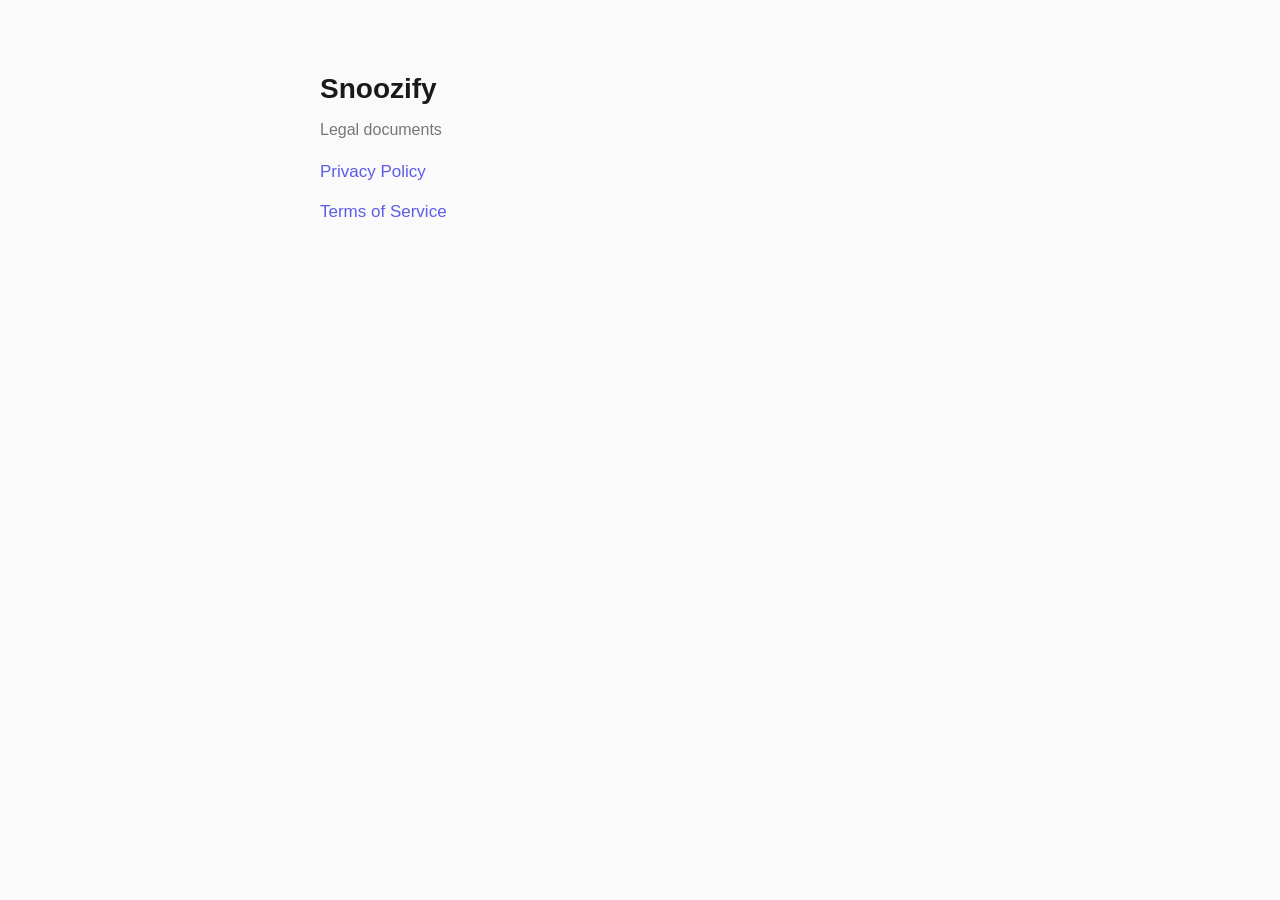
==== index.html @ 9d8a9aa9 "Add files via upload" ====
<!DOCTYPE html>
<html lang="en">
<head>
<meta charset="utf-8">
<meta name="viewport" content="width=device-width, initial-scale=1">
<title>Snoozify - Legal</title>
<style>
  :root { color-scheme: light dark; }
  body {
    font-family: -apple-system, BlinkMacSystemFont, 'Segoe UI', sans-serif;
    max-width: 640px;
    margin: 0 auto;
    padding: 48px 24px;
    line-height: 1.55;
    color: #1a1a1a;
    background: #fafafa;
  }
  @media (prefers-color-scheme: dark) {
    body { color: #f0f0f0; background: #0d0d12; }
    a { color: #8b86ff; }
  }
  h1 { font-size: 28px; margin-bottom: 8px; }
  p.tag { color: #777; margin-top: 0; }
  ul { padding-left: 0; list-style: none; }
  li { margin: 14px 0; }
  a {
    color: #5e5ce6;
    text-decoration: none;
    font-weight: 500;
    font-size: 17px;
  }
  a:hover { text-decoration: underline; }
</style>
</head>
<body>
  <h1>Snoozify</h1>
  <p class="tag">Legal documents</p>
  <ul>
    <li><a href="privacy.html">Privacy Policy</a></li>
    <li><a href="terms.html">Terms of Service</a></li>
  </ul>
</body>
</html>
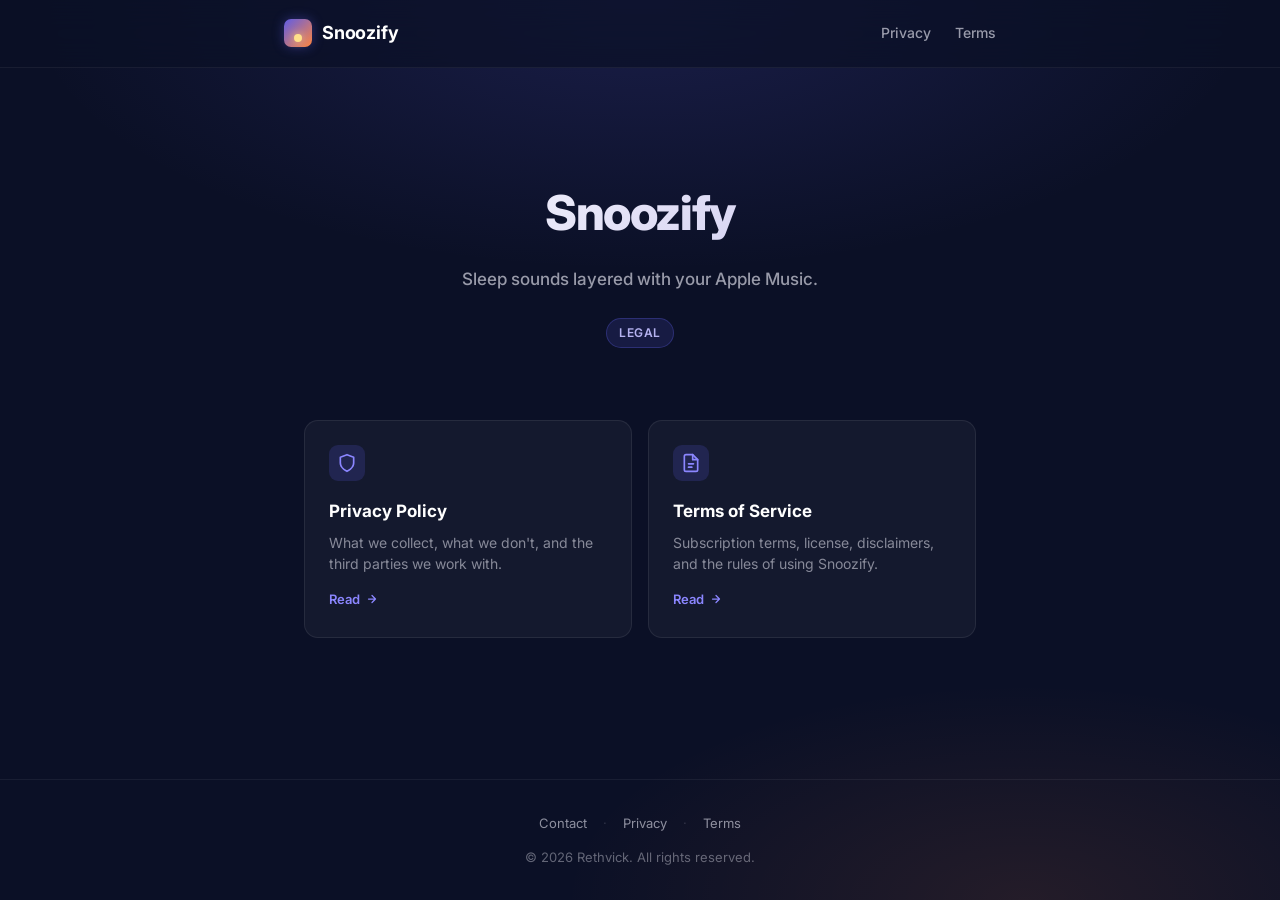
==== commit 8a98caa5: "Add files via upload" ====
--- a/index.html
+++ b/index.html
@@ -4,40 +4,70 @@
 <meta charset="utf-8">
 <meta name="viewport" content="width=device-width, initial-scale=1">
 <title>Snoozify - Legal</title>
-<style>
-  :root { color-scheme: light dark; }
-  body {
-    font-family: -apple-system, BlinkMacSystemFont, 'Segoe UI', sans-serif;
-    max-width: 640px;
-    margin: 0 auto;
-    padding: 48px 24px;
-    line-height: 1.55;
-    color: #1a1a1a;
-    background: #fafafa;
-  }
-  @media (prefers-color-scheme: dark) {
-    body { color: #f0f0f0; background: #0d0d12; }
-    a { color: #8b86ff; }
-  }
-  h1 { font-size: 28px; margin-bottom: 8px; }
-  p.tag { color: #777; margin-top: 0; }
-  ul { padding-left: 0; list-style: none; }
-  li { margin: 14px 0; }
-  a {
-    color: #5e5ce6;
-    text-decoration: none;
-    font-weight: 500;
-    font-size: 17px;
-  }
-  a:hover { text-decoration: underline; }
-</style>
+<meta name="description" content="Legal documents for Snoozify, the sleep sounds and Apple Music mixer.">
+<link rel="stylesheet" href="style.css">
 </head>
 <body>
-  <h1>Snoozify</h1>
-  <p class="tag">Legal documents</p>
-  <ul>
-    <li><a href="privacy.html">Privacy Policy</a></li>
-    <li><a href="terms.html">Terms of Service</a></li>
-  </ul>
+<header class="site-header">
+  <div class="wrap">
+    <a href="index.html" class="brand">
+      <span class="brand-mark"></span>
+      Snoozify
+    </a>
+    <nav class="site-nav">
+      <a href="privacy.html">Privacy</a>
+      <a href="terms.html">Terms</a>
+    </nav>
+  </div>
+</header>
+
+<main>
+  <section class="hero">
+    <h1>Snoozify</h1>
+    <p class="subtitle">Sleep sounds layered with your Apple Music.</p>
+    <span class="tag">Legal</span>
+  </section>
+
+  <section class="cards">
+    <a class="card" href="privacy.html">
+      <div class="card-icon">
+        <svg width="20" height="20" viewBox="0 0 24 24" fill="none" stroke="currentColor" stroke-width="2" stroke-linecap="round" stroke-linejoin="round">
+          <path d="M12 22s8-4 8-10V5l-8-3-8 3v7c0 6 8 10 8 10z"/>
+        </svg>
+      </div>
+      <h3>Privacy Policy</h3>
+      <p>What we collect, what we don't, and the third parties we work with.</p>
+      <span class="card-arrow">Read
+        <svg width="12" height="12" viewBox="0 0 24 24" fill="none" stroke="currentColor" stroke-width="2.5" stroke-linecap="round" stroke-linejoin="round"><path d="M5 12h14M12 5l7 7-7 7"/></svg>
+      </span>
+    </a>
+    <a class="card" href="terms.html">
+      <div class="card-icon">
+        <svg width="20" height="20" viewBox="0 0 24 24" fill="none" stroke="currentColor" stroke-width="2" stroke-linecap="round" stroke-linejoin="round">
+          <path d="M14 2H6a2 2 0 0 0-2 2v16a2 2 0 0 0 2 2h12a2 2 0 0 0 2-2V8z"/>
+          <polyline points="14 2 14 8 20 8"/>
+          <line x1="9" y1="13" x2="15" y2="13"/>
+          <line x1="9" y1="17" x2="13" y2="17"/>
+        </svg>
+      </div>
+      <h3>Terms of Service</h3>
+      <p>Subscription terms, license, disclaimers, and the rules of using Snoozify.</p>
+      <span class="card-arrow">Read
+        <svg width="12" height="12" viewBox="0 0 24 24" fill="none" stroke="currentColor" stroke-width="2.5" stroke-linecap="round" stroke-linejoin="round"><path d="M5 12h14M12 5l7 7-7 7"/></svg>
+      </span>
+    </a>
+  </section>
+</main>
+
+<footer class="site-footer">
+  <div>
+    <a href="mailto:rethvickofficial@gmail.com">Contact</a>
+    <span class="dot">&middot;</span>
+    <a href="privacy.html">Privacy</a>
+    <span class="dot">&middot;</span>
+    <a href="terms.html">Terms</a>
+  </div>
+  <div style="margin-top: 12px;">&copy; 2026 Rethvick. All rights reserved.</div>
+</footer>
 </body>
 </html>
--- a/style.css
+++ b/style.css
@@ -0,0 +1,292 @@
+/* Snoozify legal pages — shared stylesheet.
+   Matches the app's night-sky + warm-glow palette so the web pages feel
+   like an extension of the product, not a generic legal dump. */
+
+@import url('https://fonts.googleapis.com/css2?family=Inter:wght@400;500;600;700;800&display=swap');
+
+* { box-sizing: border-box; margin: 0; padding: 0; }
+html { -webkit-text-size-adjust: 100%; }
+
+body {
+  font-family: 'Inter', -apple-system, BlinkMacSystemFont, sans-serif;
+  background: #0B1026;
+  background-image:
+    radial-gradient(ellipse 80% 50% at 50% 0%, rgba(94, 92, 230, 0.18), transparent 60%),
+    radial-gradient(ellipse 60% 40% at 80% 100%, rgba(255, 133, 64, 0.10), transparent 60%);
+  background-attachment: fixed;
+  color: #E5E5F0;
+  line-height: 1.7;
+  min-height: 100vh;
+  display: flex;
+  flex-direction: column;
+}
+
+/* ===== Header ===== */
+.site-header {
+  border-bottom: 1px solid rgba(255, 255, 255, 0.06);
+  background: rgba(11, 16, 38, 0.7);
+  backdrop-filter: blur(20px);
+  -webkit-backdrop-filter: blur(20px);
+  position: sticky;
+  top: 0;
+  z-index: 10;
+}
+.site-header .wrap {
+  max-width: 760px;
+  margin: 0 auto;
+  padding: 18px 24px;
+  display: flex;
+  align-items: center;
+  justify-content: space-between;
+  gap: 24px;
+}
+.brand {
+  display: flex;
+  align-items: center;
+  gap: 10px;
+  text-decoration: none;
+  color: #FFFFFF;
+  font-weight: 700;
+  font-size: 18px;
+  letter-spacing: -0.01em;
+}
+.brand-mark {
+  width: 28px;
+  height: 28px;
+  border-radius: 7px;
+  background: linear-gradient(135deg, #5E5CE6 0%, #FF8540 100%);
+  position: relative;
+  flex-shrink: 0;
+  box-shadow: 0 0 12px rgba(94, 92, 230, 0.4);
+}
+.brand-mark::after {
+  content: "";
+  position: absolute;
+  width: 8px;
+  height: 8px;
+  background: #FFE08A;
+  border-radius: 50%;
+  bottom: 5px;
+  left: 50%;
+  transform: translateX(-50%);
+  box-shadow: 0 0 8px rgba(255, 224, 138, 0.8);
+}
+.site-nav {
+  display: flex;
+  gap: 24px;
+  font-size: 14px;
+}
+.site-nav a {
+  color: rgba(229, 229, 240, 0.65);
+  text-decoration: none;
+  font-weight: 500;
+  transition: color 0.15s ease;
+}
+.site-nav a:hover,
+.site-nav a.active {
+  color: #FFFFFF;
+}
+
+/* ===== Main content area ===== */
+main {
+  flex: 1;
+  max-width: 720px;
+  margin: 0 auto;
+  padding: 56px 24px 80px;
+  width: 100%;
+}
+
+/* ===== Landing page hero ===== */
+.hero {
+  text-align: center;
+  padding: 48px 0 32px;
+}
+.hero h1 {
+  font-size: 48px;
+  font-weight: 800;
+  letter-spacing: -0.03em;
+  background: linear-gradient(135deg, #FFFFFF 0%, #C6C2EE 100%);
+  -webkit-background-clip: text;
+  background-clip: text;
+  -webkit-text-fill-color: transparent;
+  margin-bottom: 12px;
+}
+.hero .subtitle {
+  font-size: 17px;
+  color: rgba(229, 229, 240, 0.65);
+  font-weight: 500;
+  margin-bottom: 8px;
+}
+.hero .tag {
+  display: inline-block;
+  padding: 4px 12px;
+  background: rgba(94, 92, 230, 0.15);
+  border: 1px solid rgba(94, 92, 230, 0.3);
+  border-radius: 999px;
+  font-size: 12px;
+  font-weight: 600;
+  color: #B5B2F0;
+  letter-spacing: 0.04em;
+  text-transform: uppercase;
+  margin-top: 16px;
+}
+
+/* ===== Doc cards on landing ===== */
+.cards {
+  display: grid;
+  grid-template-columns: 1fr 1fr;
+  gap: 16px;
+  margin-top: 40px;
+}
+@media (max-width: 540px) {
+  .cards { grid-template-columns: 1fr; }
+}
+.card {
+  display: block;
+  padding: 24px;
+  background: rgba(255, 255, 255, 0.04);
+  border: 1px solid rgba(255, 255, 255, 0.08);
+  border-radius: 14px;
+  text-decoration: none;
+  color: inherit;
+  transition: all 0.2s ease;
+}
+.card:hover {
+  background: rgba(255, 255, 255, 0.07);
+  border-color: rgba(94, 92, 230, 0.5);
+  transform: translateY(-2px);
+}
+.card .card-icon {
+  width: 36px;
+  height: 36px;
+  border-radius: 9px;
+  background: rgba(94, 92, 230, 0.18);
+  display: flex;
+  align-items: center;
+  justify-content: center;
+  margin-bottom: 16px;
+  color: #8B86FF;
+}
+.card h3 {
+  font-size: 17px;
+  font-weight: 700;
+  color: #FFFFFF;
+  margin-bottom: 6px;
+}
+.card p {
+  font-size: 14px;
+  color: rgba(229, 229, 240, 0.55);
+  line-height: 1.5;
+}
+.card-arrow {
+  display: inline-flex;
+  align-items: center;
+  gap: 6px;
+  margin-top: 14px;
+  font-size: 13px;
+  font-weight: 600;
+  color: #8B86FF;
+}
+
+/* ===== Document page title + meta ===== */
+.doc-header {
+  margin-bottom: 40px;
+  padding-bottom: 24px;
+  border-bottom: 1px solid rgba(255, 255, 255, 0.06);
+}
+.doc-header h1 {
+  font-size: 36px;
+  font-weight: 700;
+  letter-spacing: -0.02em;
+  color: #FFFFFF;
+  margin-bottom: 10px;
+}
+.doc-header .last-updated {
+  font-size: 14px;
+  color: rgba(229, 229, 240, 0.5);
+}
+.doc-header .last-updated strong {
+  color: rgba(229, 229, 240, 0.75);
+  font-weight: 600;
+}
+
+/* ===== Body typography ===== */
+.doc-body { font-size: 15.5px; }
+.doc-body h2 {
+  font-size: 22px;
+  font-weight: 700;
+  color: #FFFFFF;
+  margin-top: 48px;
+  margin-bottom: 14px;
+  letter-spacing: -0.01em;
+}
+.doc-body h3 {
+  font-size: 16px;
+  font-weight: 600;
+  color: rgba(229, 229, 240, 0.85);
+  margin-top: 24px;
+  margin-bottom: 8px;
+}
+.doc-body p { margin-bottom: 14px; color: rgba(229, 229, 240, 0.85); }
+.doc-body ul { padding-left: 20px; margin-bottom: 14px; }
+.doc-body li { margin-bottom: 8px; color: rgba(229, 229, 240, 0.85); }
+.doc-body a {
+  color: #8B86FF;
+  text-decoration: none;
+  border-bottom: 1px solid rgba(139, 134, 255, 0.3);
+  transition: border-color 0.15s ease;
+}
+.doc-body a:hover { border-bottom-color: #8B86FF; }
+.doc-body strong { color: #FFFFFF; font-weight: 600; }
+
+/* TL;DR callout box */
+.tldr {
+  background: linear-gradient(135deg, rgba(94, 92, 230, 0.12), rgba(255, 133, 64, 0.08));
+  border: 1px solid rgba(94, 92, 230, 0.2);
+  border-radius: 14px;
+  padding: 24px 28px;
+  margin: 32px 0 40px;
+}
+.tldr h2 {
+  margin-top: 0 !important;
+  font-size: 14px !important;
+  text-transform: uppercase;
+  letter-spacing: 0.1em;
+  color: #B5B2F0 !important;
+  margin-bottom: 14px !important;
+}
+.tldr ul { padding-left: 18px; margin-bottom: 0; }
+.tldr li { font-size: 14.5px; color: rgba(229, 229, 240, 0.9); }
+
+/* Legal-style ALL CAPS blocks (disclaimers etc) */
+.doc-body p:has(+ p) strong:only-child,
+.legal-caps {
+  font-size: 13.5px;
+  color: rgba(229, 229, 240, 0.7);
+}
+
+/* ===== Footer ===== */
+.site-footer {
+  border-top: 1px solid rgba(255, 255, 255, 0.06);
+  padding: 32px 24px;
+  text-align: center;
+  font-size: 13px;
+  color: rgba(229, 229, 240, 0.4);
+}
+.site-footer a {
+  color: rgba(229, 229, 240, 0.6);
+  text-decoration: none;
+  margin: 0 8px;
+}
+.site-footer a:hover { color: rgba(229, 229, 240, 0.9); }
+.site-footer .dot { margin: 0 4px; opacity: 0.4; }
+
+/* Mobile tweaks */
+@media (max-width: 540px) {
+  .site-header .wrap { padding: 14px 18px; }
+  .site-nav { gap: 16px; }
+  main { padding: 40px 18px 60px; }
+  .hero h1 { font-size: 36px; }
+  .doc-header h1 { font-size: 28px; }
+  .doc-body h2 { font-size: 19px; }
+}
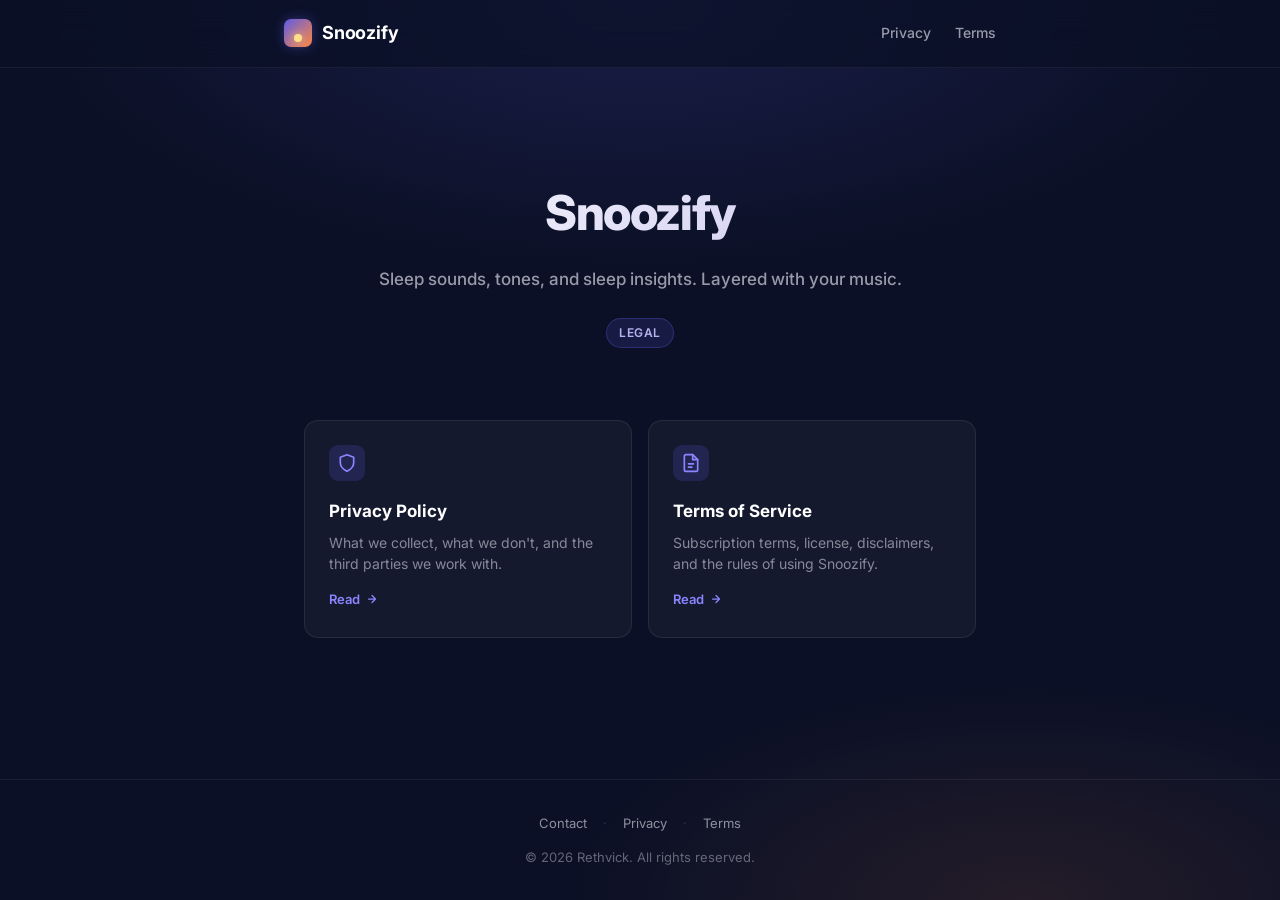
==== commit a4b55308: "Add files via upload" ====
--- a/index.html
+++ b/index.html
@@ -24,7 +24,7 @@
 <main>
   <section class="hero">
     <h1>Snoozify</h1>
-    <p class="subtitle">Sleep sounds layered with your Apple Music.</p>
+    <p class="subtitle">Sleep sounds, tones, and sleep insights. Layered with your music.</p>
     <span class="tag">Legal</span>
   </section>
 
